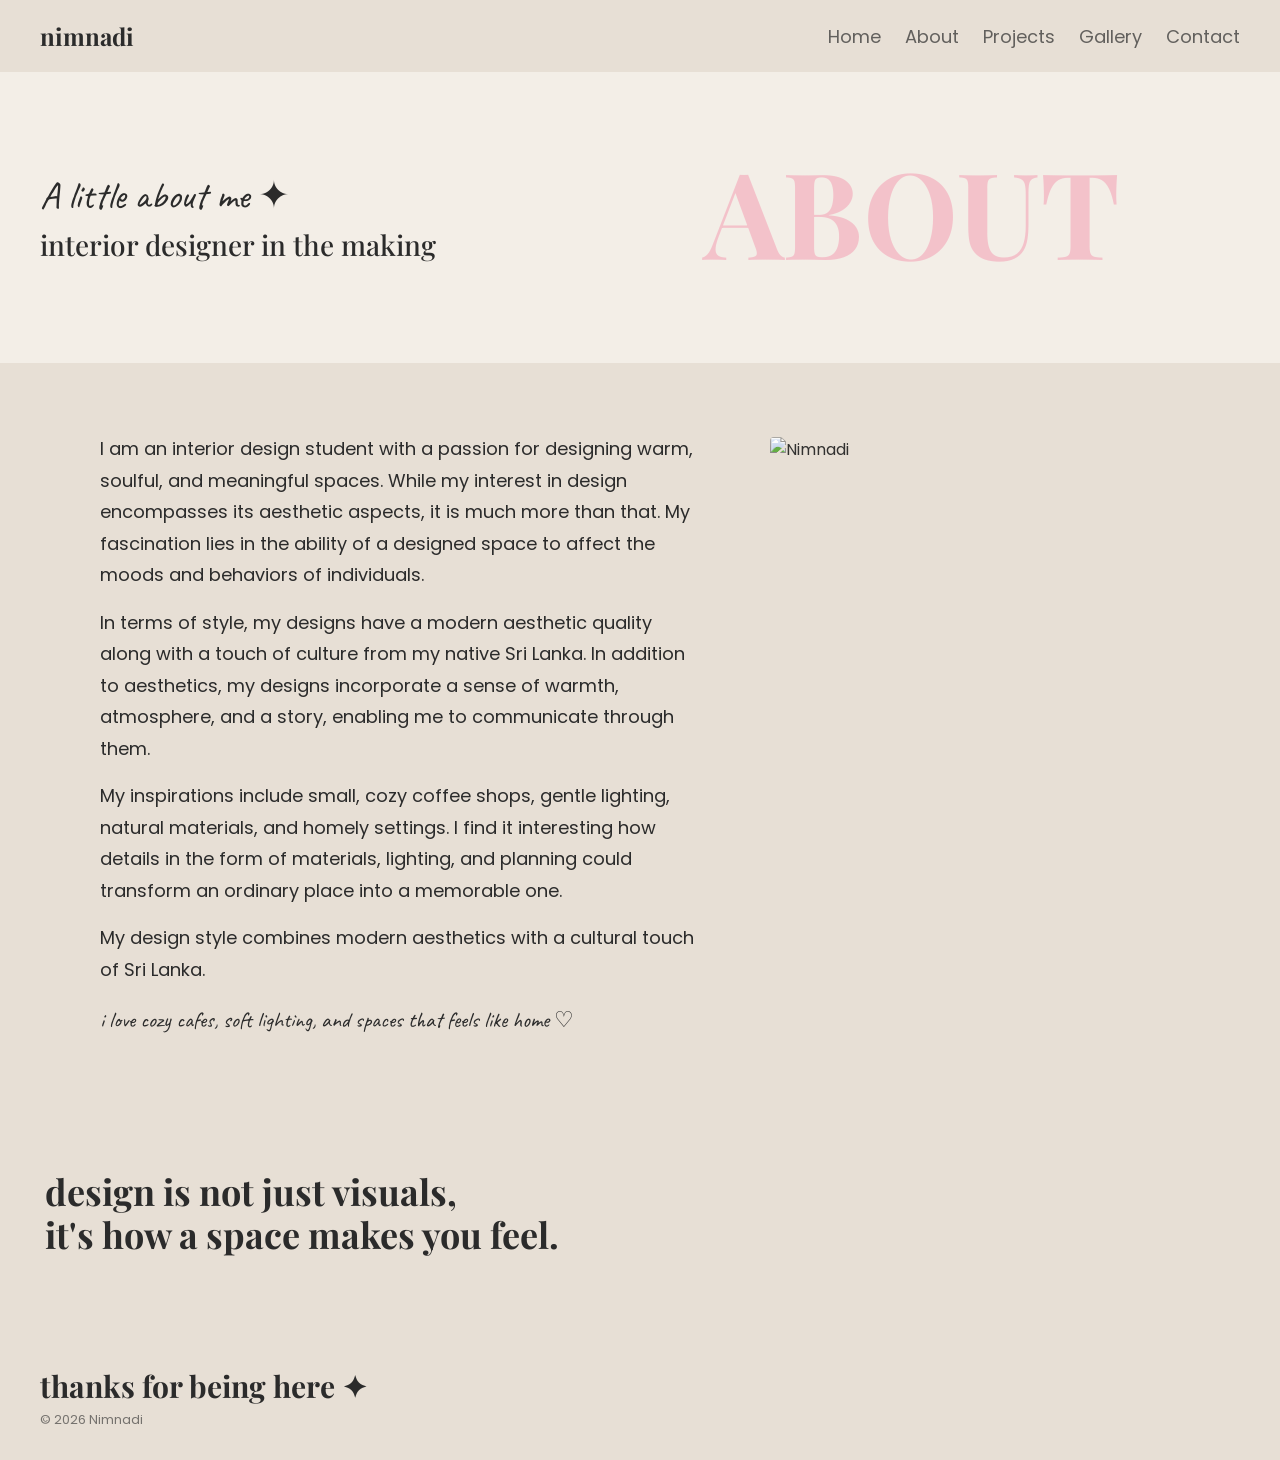
==== about.html @ 2d297c1a "Add files via upload" ====
<!DOCTYPE html>
<html lang="en">
<head>
  <meta charset="UTF-8">
  <meta name="viewport" content="width=device-width, initial-scale=1.0">
  <link href="https://fonts.googleapis.com/css2?family=Playfair+Display:wght@500;700&family=Poppins:wght@300;400&family=Caveat:wght@400;600&display=swap" rel="stylesheet">
  <title>About | Nimnadi</title>
  <link rel="stylesheet" href="style.css">
  <link rel="icon" type="image/png" href="images/89.1.png">
</head>
<body>

<!-- NAVBAR -->
<header class="navbar">
  <h1 class="logo">nimnadi</h1>
  <button class="hamburger" aria-label="Toggle menu">
    <span></span>
    <span></span>
    <span></span>
  </button>
  <nav>
    <a href="index.html">Home</a>
    <a href="about.html">About</a>
    <a href="project.html">Projects</a>
    <a href="gallery.html">Gallery</a>
    <a href="contact.html">Contact</a>
  </nav>
</header>

<main>

<!-- HERO -->
<section class="hero about-hero">
  <h1 class="bg-text">ABOUT</h1>
  <div class="hero-content">
    <p class="handwritten">A little about me ✦</p>
    <h2>interior designer in the making</h2>
  </div>
</section>

<!-- ABOUT CONTENT -->
<section class="about-section">
  <div class="about-inner">

    <div class="about-row">
      <div class="about-text">
        <p>
  I am an interior design student with a passion for designing warm, soulful, and meaningful spaces.

  While my interest in design encompasses its aesthetic aspects, it is much more than that.

  My fascination lies in the ability of a designed space to affect the moods and behaviors of individuals.
        </p>
        <p>
     In terms of style, my designs have a modern aesthetic quality along with a touch of culture from my native Sri Lanka.

  In addition to aesthetics, my designs incorporate a sense of warmth, atmosphere, and a story, enabling me to communicate through them.
        </p>
        <p>
  My inspirations include small, cozy coffee shops, gentle lighting, natural materials, and homely settings.

  I find it interesting how details in the form of materials, lighting, and planning could transform an ordinary place into a memorable one.
        </p>
        <p>
         My design style combines modern aesthetics with a cultural touch of Sri Lanka.
          
        </p>
        <p class="handwritten">
          i love cozy cafes, soft lighting, and spaces that feels like home ♡
        </p>
      </div>

      <!-- IMAGE BESIDE PARAGRAPH -->
      <div class="about-image-wrap">
        <img src="images/5.jpg" alt="Nimnadi" class="about-photo" />
      </div>
    </div>
  </div>
</section>


<section class="about-extra">
  <div class="about-extra-inner">
    <h2 class="big-text">
      design is not just visuals,<br>
      it's how a space makes you feel.
    </h2>
  </div>
</section>

</main>

<footer>
  <h2>thanks for being here ✦</h2>
  <p>&copy; 2026 Nimnadi</p>
</footer>

<script>
  document.querySelector('.hamburger').addEventListener('click', function () {
    document.querySelector('.navbar nav').classList.toggle('open');
  });
</script>

</body>
</html>
---- style.css ----
/* IMPORT FONTS */
@import url('https://fonts.googleapis.com/css2?family=Playfair+Display:wght@500;700&family=Poppins:wght@300;400&family=Caveat:wght@400;600&display=swap');

/* RESET */
* {
  margin: 0;
  padding: 0;
  box-sizing: border-box;
}

/* BODY */
body {
  font-family: 'Poppins', sans-serif;
  background: #e7dfd5;
  color: #2b2b2b;
}

/* ===== NAVBAR ===== */
.navbar {
  display: flex;
  justify-content: space-between;
  align-items: center;
  padding: 20px 40px;
  font-size: 18px;
  position: relative;
  flex-wrap: wrap;
}

.logo {
  font-family: 'Playfair Display', serif;
  font-size: 24px;
  font-weight: 700;
}

.navbar nav {
  display: flex;
  gap: 24px;
  align-items: center;
}

.navbar a {
  text-decoration: none;
  color: #2b2b2b;
  opacity: 0.7;
  transition: opacity 0.2s;
}

.navbar a:hover {
  opacity: 1;
}

/* HAMBURGER BUTTON */
.hamburger {
  display: none;
  flex-direction: column;
  gap: 5px;
  cursor: pointer;
  background: none;
  border: none;
  padding: 6px;
}

.hamburger span {
  display: block;
  width: 26px;
  height: 2px;
  background: #2b2b2b;
  border-radius: 2px;
  transition: 0.3s;
}

/* ===== HERO ===== */
.hero {
  position: relative;
  padding: 100px 40px;
  background: #f3eee7;
  overflow: hidden;
  min-height: 280px;
}

/* Background giant text — shared between .hero h1 and .bg-text */
.hero h1,
.bg-text {
  font-family: 'Playfair Display', serif;
  font-size: 120px;
  color: #f4a6b8;
  opacity: 0.6;
  position: absolute;
  top: 20%;
  left: 55%;
  z-index: 0;
  white-space: nowrap;
  pointer-events: none;
}

.hero p {
  font-family: 'Caveat', cursive;
  font-size: 38px;
  position: relative;
  z-index: 2;
}

.hero-content {
  position: relative;
  z-index: 2;
}

.hero-content h2 {
  font-family: 'Playfair Display', serif;
  font-size: 28px;
  font-weight: 500;
  margin-top: 8px;
  line-height: 1.3;
}

.hero img {
  width: 300px;
  position: fixed;
  z-index: 2;
  filter: grayscale(100%);
}

/* ===== ABOUT SECTION ===== */
.about-section {
  background: #e7dfd5;
  padding: 60px 40px;
}

.about-inner {
  max-width: 1100px;
  margin: 0 auto;
}

.about-row {
  display: flex;
  align-items: center;
  gap: 60px;
}

.about-text {
  flex: 1 1 0;
  display: flex;
  flex-direction: column;
  gap: 16px;
  font-size: 18px;
  line-height: 1.75;
  text-align: left;
  padding: 10px;
  align-self: flex-start;
}

.about-image-wrap {
  flex: 0 0 420px;
  width: 420px;
}

.about-photo {
  width: 100%;
  height: 600px;
  object-fit: cover;
  border-radius: 4px;
  display: block;
  filter: sepia(10%) contrast(95%) brightness(102%);
}

.about-extra {
  background: #e7dfd5;
  padding: 60px 40px 80px;
}

.about-extra-inner {
  max-width: 1100px;
  margin: 0;
  padding-left: 5px;
}

/* ===== GRID ===== */
.grid {
  display: grid;
  grid-template-columns: repeat(2, 1fr);
  gap: 40px;
  padding: 60px;
}

/* ===== CARDS ===== */
.card {
  background: #f3eee7;
  padding: 25px;
  border-radius: 10px;
  position: relative;
  transition: 0.3s ease;
}

.card:nth-child(odd)  { transform: rotate(-1deg); }
.card:nth-child(even) { transform: rotate(1deg); }
.card:hover           { transform: scale(1.02) rotate(0deg); }

.card img {
  width: 100%;
  border-radius: 8px;
  margin-bottom: 10px;
  display: block;
}

.card .desc {
  font-size: 14px;
  opacity: 0.75;
  margin-top: 6px;
  line-height: 1.6;
}

/* ===== HANDWRITTEN ===== */
.handwritten {
  font-family: 'Caveat', cursive;
  font-size: 22px;
}

/* ===== BIG TEXT ===== */
.big-text {
  font-family: 'Playfair Display', serif;
  font-size: 36px;
  line-height: 1.2;
  text-align: left;
}

/* ===== PINK HIGHLIGHT ===== */
.highlight { color: #f4a6b8; }

/* ===== STATEMENT SECTION ===== */
.statement {
  padding: 40px 40px;
}

.statement-inner {
  max-width: 600px;
}

.statement h2 {
  font-family: 'Playfair Display', serif;
  font-size: 36px;
  line-height: 1.35;
}

/* ===== CONTACT SECTION ===== */
.contact-section {
  padding: 60px 40px;
  max-width: 700px;
}

.contact-form {
  display: flex;
  flex-direction: column;
  gap: 24px;
}

.form-group {
  display: flex;
  flex-direction: column;
  gap: 8px;
}

.form-group label {
  font-size: 13px;
  letter-spacing: 0.06em;
  text-transform: uppercase;
  opacity: 0.65;
}

/* ===== FORM INPUTS ===== */
input,
textarea {
  padding: 12px 18px;
  border: none;
  background: #fff;
  border-radius: 30px;
  font-family: 'Poppins', sans-serif;
  font-size: 15px;
  width: 100%;
  outline: none;
  transition: box-shadow 0.2s;
}

input:focus,
textarea:focus {
  box-shadow: 0 0 0 2px #f4a6b8;
}

textarea {
  border-radius: 16px;
  min-height: 140px;
  resize: vertical;
}

button[type="submit"] {
  background: #f4a6b8;
  color: #2b2b2b;
  border: none;
  padding: 14px 32px;
  border-radius: 30px;
  font-family: 'Caveat', cursive;
  font-size: 22px;
  cursor: pointer;
  align-self: flex-start;
  transition: background 0.3s, color 0.3s;
}

button[type="submit"]:hover {
  background: #e8809a;
  color: #fff;
}

/* ===== FOOTER ===== */
footer {
  text-align: left;
  padding: 30px 40px;
  font-family: 'Playfair Display', serif;
  font-size: 20px;
}

footer p {
  font-family: 'Poppins', sans-serif;
  font-size: 13px;
  opacity: 0.6;
  margin-top: 4px;
}

/* ===================== RESPONSIVE ===================== */

/* ---- TABLET (≤1024px) ---- */
@media (max-width: 1024px) {
  .hero h1,
  .bg-text {
    font-size: 88px;
    left: 48%;
  }

  .about-text {
    font-size: 17px;
  }

  .about-image-wrap {
    flex: 0 0 340px;
    width: 340px;
  }

  .about-photo {
    height: 480px;
  }

  .grid {
    padding: 40px;
    gap: 28px;
  }

  .big-text {
    font-size: 30px;
  }
}

/* ---- MOBILE (≤768px) ---- */
@media (max-width: 768px) {

  /* NAVBAR */
  .navbar {
    padding: 16px 24px;
    font-size: 16px;
  }

  .hamburger {
    display: flex;
  }

  .navbar nav {
    display: none;
    flex-direction: column;
    align-items: flex-start;
    width: 100%;
    padding: 16px 0 8px;
    gap: 14px;
    border-top: 1px solid rgba(43, 43, 43, 0.1);
    margin-top: 12px;
  }

  .navbar nav.open {
    display: flex;
  }

  .navbar a {
    font-size: 18px;
  }

  /* HERO */
  .hero {
    padding: 56px 24px;
    min-height: 200px;
  }

  .hero h1,
  .bg-text {
    font-size: 56px;
    top: 8%;
    left: 50%;
    transform: translateX(-50%);
  }

  .hero p {
    font-size: 28px;
  }

  .hero-content h2 {
    font-size: 22px;
  }

  /* GRID */
  .grid {
    grid-template-columns: 1fr;
    padding: 24px;
    gap: 20px;
  }

  /* CARDS — remove tilt on mobile so they don't clip */
  .card:nth-child(odd),
  .card:nth-child(even) {
    transform: rotate(0deg);
  }

  .card:hover {
    transform: scale(1.01);
  }

  /* ABOUT */
  .about-section {
    padding: 40px 24px;
  }

  .about-row {
    flex-direction: column;
    gap: 28px;
  }

  .about-text {
    font-size: 16px;
  }

  .about-image-wrap {
    flex: none;
    width: 100%;
  }

  .about-photo {
    height: 320px;
  }

  .about-extra {
    padding: 40px 24px 56px;
  }

  /* STATEMENT */
  .statement {
    padding: 32px 24px;
  }

  .statement-inner {
    max-width: 100%;
  }

  .statement h2 {
    font-size: 26px;
  }

  /* BIG TEXT */
  .big-text {
    font-size: 26px;
  }

  /* CONTACT */
  .contact-section {
    padding: 40px 24px;
    max-width: 100%;
  }

  button[type="submit"] {
    align-self: stretch;
    text-align: center;
  }

  /* FOOTER */
  footer {
    padding: 24px;
    font-size: 18px;
  }
}

/* ---- SMALL MOBILE (≤480px) ---- */
@media (max-width: 480px) {
  .navbar {
    padding: 14px 16px;
  }

  .logo {
    font-size: 20px;
  }

  .hero {
    padding: 44px 16px;
  }

  .hero h1,
  .bg-text {
    font-size: 38px;
  }

  .hero p {
    font-size: 22px;
  }

  .hero-content h2 {
    font-size: 18px;
  }

  .big-text {
    font-size: 22px;
  }

  .statement h2 {
    font-size: 22px;
  }

  .about-text {
    font-size: 15px;
  }

  .grid {
    padding: 16px;
    gap: 16px;
  }

  .handwritten {
    font-size: 19px;
  }

  footer {
    padding: 20px 16px;
    font-size: 16px;
  }
}
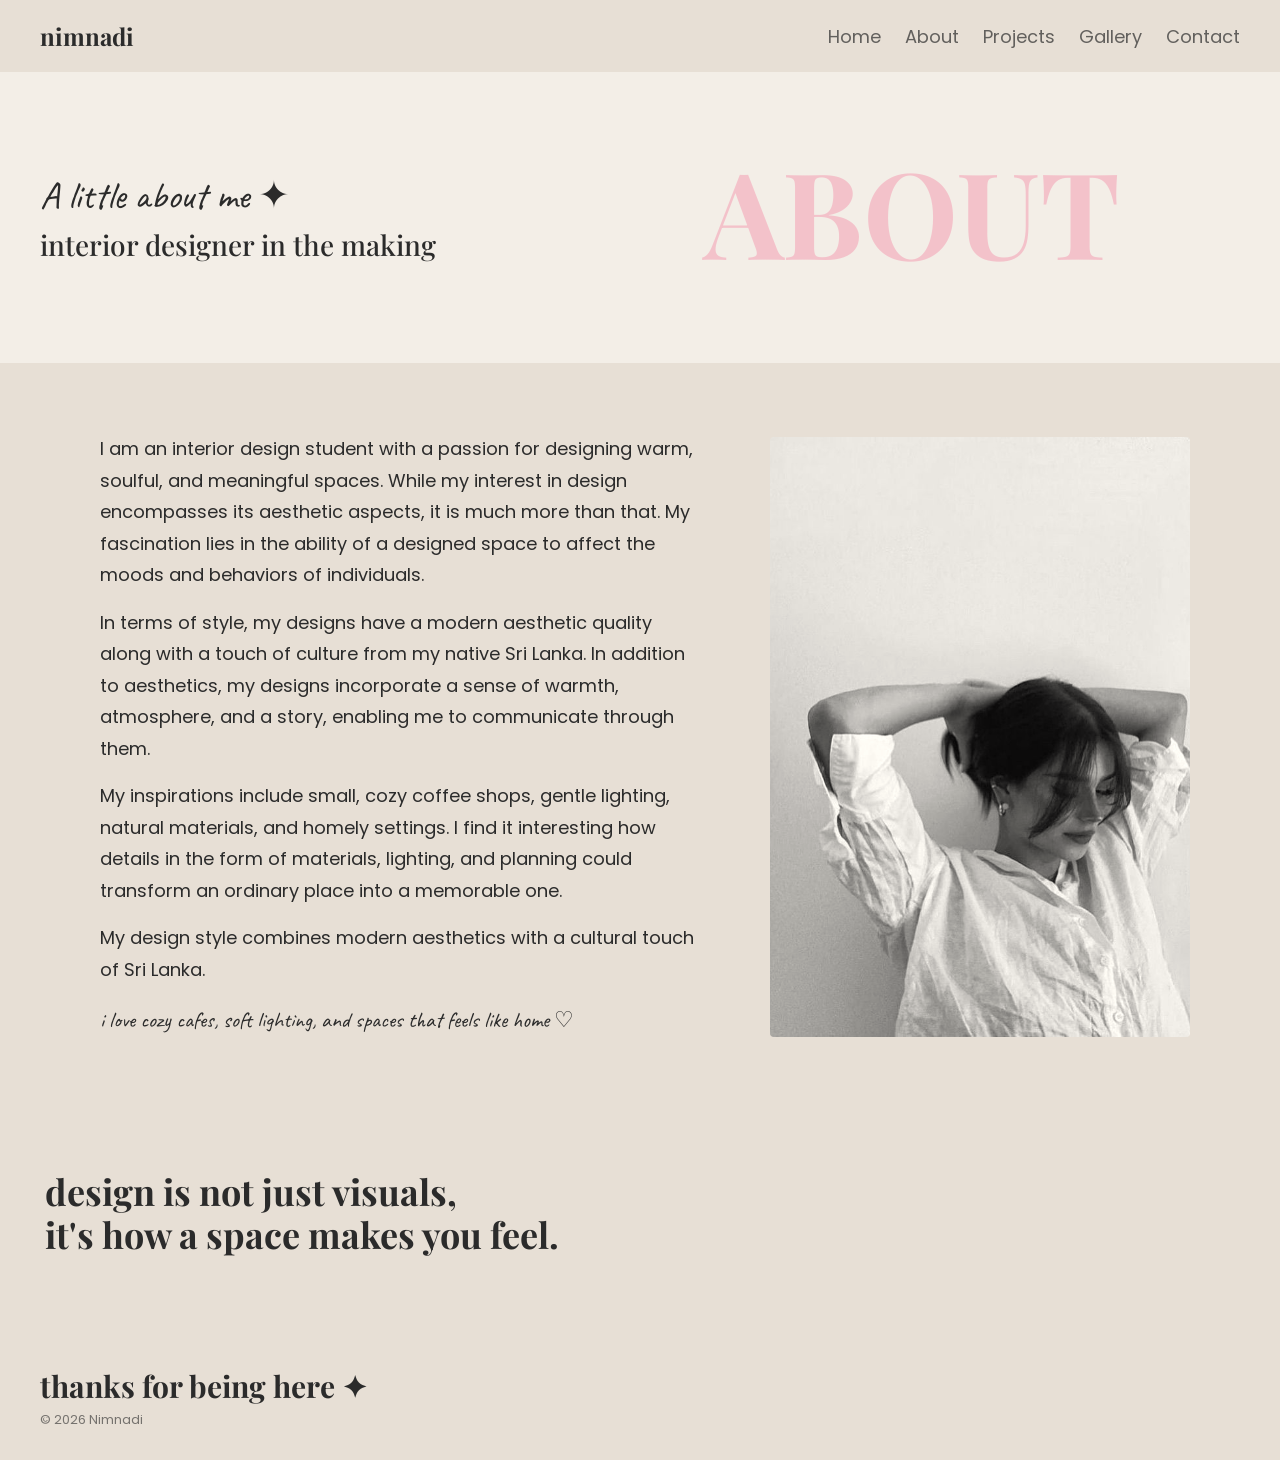
==== commit a70ac9a9: "Update image source path in about.html" ====
--- a/about.html
+++ b/about.html
@@ -72,7 +72,7 @@
 
       <!-- IMAGE BESIDE PARAGRAPH -->
       <div class="about-image-wrap">
-        <img src="images/5.jpg" alt="Nimnadi" class="about-photo" />
+        <img src="5.jpg" alt="Nimnadi" class="about-photo" />
       </div>
     </div>
   </div>
